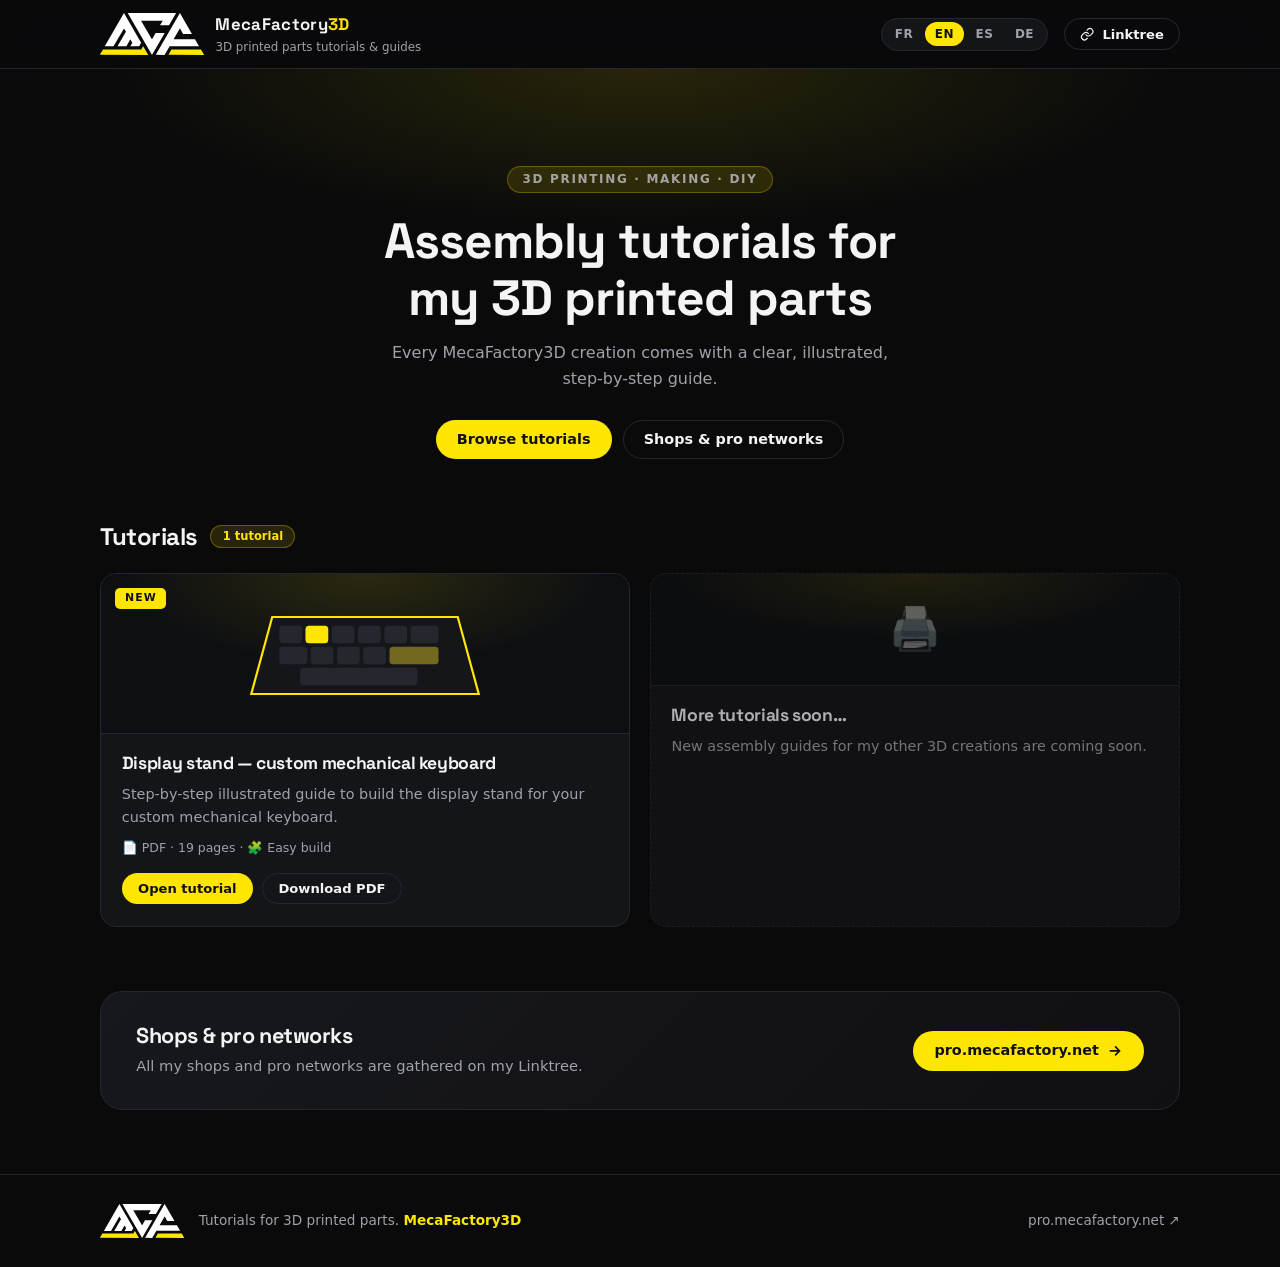
==== index.html @ 11e9e3be "Add files via upload" ====
<!DOCTYPE html>
<html lang="fr">
<head>
  <meta charset="utf-8">
  <meta name="viewport" content="width=device-width, initial-scale=1">
  <title>MecaFactory3D — Tutoriels & notices de pièces 3D</title>
  <meta name="description" content="Tutoriels et notices de montage des pièces 3D MecaFactory3D : supports clavier mécanique custom et bien plus.">
  <meta name="theme-color" content="#0a0a0b">
  <link rel="icon" href="assets/favicon.svg" type="image/svg+xml">
  <link rel="preconnect" href="https://fonts.gstatic.com" crossorigin>
  <link rel="stylesheet" href="https://fonts.googleapis.com/css2?family=Space+Grotesk:wght@500;700&display=swap">
  <link rel="stylesheet" href="assets/style.css">
</head>
<body>

<header class="header">
  <div class="container">
    <a class="brand" href="./">
      <svg class="logo" viewBox="0 0 1000 403.1" role="img" aria-label="MecaFactory3D">
        <path class="logo-bars" d="M657.5,401.2 999,402.2 969.7,350.3 685.9,350.3ZM460.9,399.2 413.9,319 395.3,349.3 29.4,349.3 27.4,350.3 23.5,359.1 2,394.3 0,401.2 460.9,402.2Z"/>
        <path class="logo-glyph" d="M767.1,1 764.2,3.9 535.2,401.2 619.4,402.2 668.3,318 950.1,318 911.9,252.4 706.5,252.4 766.1,147.7 768.1,148.7 797.5,200.6 882.6,200.6ZM266.1,0 498,401.2 500,400.2 618.4,196.7 619.4,191.8 533.3,191.8 503.9,244.6 498,251.5 394.3,74.4 600.8,73.4 600.8,77.3 577.3,115.5 577.3,117.4 662.4,117.4 730.9,1ZM229.9,0 46,319 130.1,319 229.9,147.7 248.5,178.1 248.5,181 168.3,319 253.4,319 290.6,254.4 293.5,256.4 310.2,285.7 291.6,319 375.7,319 394.3,286.7 393.3,282.8Z"/>
      </svg>
      <span>
        <b>MecaFactory<em>3D</em></b>
        <small data-i18n="tagline">Tutoriels &amp; notices de pièces 3D</small>
      </span>
    </a>
    <nav class="langs" aria-label="Langue">
      <button data-lang="fr" type="button" aria-pressed="true">FR</button>
      <button data-lang="en" type="button" aria-pressed="false">EN</button>
      <button data-lang="es" type="button" aria-pressed="false">ES</button>
      <button data-lang="de" type="button" aria-pressed="false">DE</button>
    </nav>
    <a class="btn ghost sm" href="https://pro.mecafactory.net" target="_blank" rel="noopener">
      <svg viewBox="0 0 24 24" fill="none" stroke="currentColor" stroke-width="2" stroke-linecap="round" aria-hidden="true"><path d="M10 13a5 5 0 0 0 7.5.5l3-3a5 5 0 0 0-7-7l-1.7 1.7"/><path d="M14 11a5 5 0 0 0-7.5-.5l-3 3a5 5 0 0 0 7 7l1.7-1.7"/></svg>
      <span data-i18n="linktreeBtn">Linktree</span>
    </a>
  </div>
</header>

<main>
  <section class="hero">
    <div class="container">
      <p class="kicker" data-i18n="kicker">Impression 3D · Fabrication · DIY</p>
      <h1><span data-i18n="heroTitle">Les tutoriels de montage de mes pièces 3D</span></h1>
      <p data-i18n="heroSub">Chaque création MecaFactory3D est livrée avec une notice claire, illustrée et pas à pas.</p>
      <nav>
        <a class="btn primary" href="#tutos" data-i18n="heroCta">Voir les tutoriels</a>
        <a class="btn ghost" href="https://pro.mecafactory.net" target="_blank" rel="noopener" data-i18n="heroCta2">Boutiques &amp; réseaux pro</a>
      </nav>
    </div>
  </section>

  <section class="tutos" id="tutos">
    <div class="container">
      <div class="head">
        <h2 data-i18n="tutosTitle">Les tutoriels</h2>
        <span data-i18n="tutosCount">1 tutoriel</span>
      </div>

      <div class="grid">
        <article class="card">
          <figure>
            <span class="badge" data-i18n="badge">Nouveau</span>
            <svg viewBox="0 0 320 130" aria-hidden="true">
              <path d="M30 112h260l-24-88H54Z" fill="#15161a" stroke="#ffe600" stroke-width="2.5"/>
              <g fill="#26272e">
                <rect x="62" y="34" width="26" height="20" rx="4"/><rect x="92" y="34" width="26" height="20" rx="4"/>
                <rect x="122" y="34" width="26" height="20" rx="4"/><rect x="152" y="34" width="26" height="20" rx="4"/>
                <rect x="182" y="34" width="26" height="20" rx="4"/><rect x="212" y="34" width="32" height="20" rx="4"/>
                <rect x="62" y="58" width="32" height="20" rx="4"/><rect x="98" y="58" width="26" height="20" rx="4"/>
                <rect x="128" y="58" width="26" height="20" rx="4"/><rect x="158" y="58" width="26" height="20" rx="4"/>
                <rect x="188" y="58" width="56" height="20" rx="4"/>
                <rect x="86" y="82" width="134" height="20" rx="4"/>
              </g>
              <rect x="92" y="34" width="26" height="20" rx="4" fill="#ffe600"/>
              <rect x="188" y="58" width="56" height="20" rx="4" fill="#ffe600" opacity=".35"/>
            </svg>
          </figure>
          <div>
            <h3 data-i18n="tuto1Title">Stand support d'exposition — clavier mécanique custom</h3>
            <p data-i18n="tuto1Desc">Notice illustrée pas à pas pour assembler le support d'exposition de votre clavier mécanique custom.</p>
            <small>📄 PDF · <span data-i18n="pages">19 pages</span> · 🧩 <span data-i18n="tuto1Level">Montage facile</span></small>
            <footer>
              <a class="btn primary sm" href="noticeclavier/" data-i18n="tuto1Open">Ouvrir le tutoriel</a>
              <a class="btn ghost sm" href="noticeclavier/Notice_montage_support.pdf" target="_blank" rel="noopener" data-i18n="tuto1Download">Télécharger le PDF</a>
            </footer>
          </div>
        </article>

        <article class="card soon">
          <figure><span style="font-size:2.6rem;opacity:.5">🖨️</span></figure>
          <div>
            <h3 data-i18n="soonTitle">Prochains tutoriels…</h3>
            <p data-i18n="soonDesc">De nouvelles notices de montage arrivent bientôt pour mes autres créations 3D.</p>
          </div>
        </article>
      </div>
    </div>
  </section>

  <section class="container banner">
    <div>
      <h2 data-i18n="bannerTitle">Boutiques &amp; réseaux pro</h2>
      <p data-i18n="bannerDesc">Toutes mes boutiques et mes réseaux pro sont réunis sur mon Linktree.</p>
    </div>
    <a class="btn primary" href="https://pro.mecafactory.net" target="_blank" rel="noopener">
      <span data-i18n="bannerCta">pro.mecafactory.net</span>
      <svg viewBox="0 0 24 24" fill="none" stroke="currentColor" stroke-width="2.5" stroke-linecap="round" aria-hidden="true"><path d="M5 12h14m-6-6 6 6-6 6"/></svg>
    </a>
  </section>
</main>

<footer class="footer">
  <div class="container">
    <svg class="logo" viewBox="0 0 1000 403.1" role="img" aria-label="MecaFactory3D">
      <path class="logo-bars" d="M657.5,401.2 999,402.2 969.7,350.3 685.9,350.3ZM460.9,399.2 413.9,319 395.3,349.3 29.4,349.3 27.4,350.3 23.5,359.1 2,394.3 0,401.2 460.9,402.2Z"/>
      <path class="logo-glyph" d="M767.1,1 764.2,3.9 535.2,401.2 619.4,402.2 668.3,318 950.1,318 911.9,252.4 706.5,252.4 766.1,147.7 768.1,148.7 797.5,200.6 882.6,200.6ZM266.1,0 498,401.2 500,400.2 618.4,196.7 619.4,191.8 533.3,191.8 503.9,244.6 498,251.5 394.3,74.4 600.8,73.4 600.8,77.3 577.3,115.5 577.3,117.4 662.4,117.4 730.9,1ZM229.9,0 46,319 130.1,319 229.9,147.7 248.5,178.1 248.5,181 168.3,319 253.4,319 290.6,254.4 293.5,256.4 310.2,285.7 291.6,319 375.7,319 394.3,286.7 393.3,282.8Z"/>
    </svg>
    <p><span data-i18n="footerLine">Tutoriels de pièces imprimées en 3D.</span> <b>MecaFactory3D</b></p>
    <a href="https://pro.mecafactory.net" target="_blank" rel="noopener">pro.mecafactory.net ↗</a>
  </div>
</footer>

<script src="assets/i18n.js"></script>
</body>
</html>
---- assets/style.css ----
/* MecaFactory3D — feuille de style (CSS natif : nesting + color-mix) */

:root {
  color-scheme: dark;
  --bg: #0a0a0b;
  --surface: #141519;
  --line: #26272e;
  --text: #f4f4f5;
  --muted: #a1a1aa;
  --accent: #ffe600;
  --accent-soft: color-mix(in oklab, var(--accent) 12%, transparent);
  --accent-line: color-mix(in oklab, var(--accent) 28%, transparent);
  --r: 16px;
  --font: "Space Grotesk", system-ui, sans-serif;
}

* { box-sizing: border-box; margin: 0; }
body {
  background: var(--bg);
  color: var(--text);
  font: 400 1rem/1.6 system-ui, sans-serif;
  -webkit-font-smoothing: antialiased;
}
/* Logo vectoriel inline (cf. assets/logo.svg) : jaune de marque + monogramme clair */
.logo {
  display: block; width: auto; flex: none;
  .logo-bars { fill: var(--accent); }
  .logo-glyph { fill: #fff; }
}
a { color: inherit; text-decoration: none; }
h1, h2, h3 { font-family: var(--font); line-height: 1.15; letter-spacing: -0.02em; text-wrap: balance; }
:focus-visible { outline: 2px solid var(--accent); outline-offset: 3px; border-radius: 4px; }

@media (prefers-reduced-motion: no-preference) {
  html { scroll-behavior: smooth; }
  @view-transition { navigation: auto; }
}

/* ---------- Base ---------- */
.container { width: min(1080px, 100% - 2.5rem); margin-inline: auto; }

.header {
  position: sticky; top: 0; z-index: 10;
  padding: 0.7rem 0;
  background: color-mix(in oklab, var(--bg) 82%, transparent);
  backdrop-filter: blur(12px);
  border-bottom: 1px solid var(--line);
  > .container { display: flex; align-items: center; gap: 1rem; flex-wrap: wrap; }
}

.brand {
  display: flex; align-items: center; gap: 0.7rem; margin-right: auto;
  .logo { height: 42px; }
  span { display: block; }
  small { display: block; color: var(--muted); font-size: 0.74rem; }
  b { font-family: var(--font); font-size: 1.05rem; letter-spacing: 0.02em; }
  em { color: var(--accent); font-style: normal; }
}

.langs {
  display: flex; gap: 0.15rem; padding: 0.2rem;
  background: var(--surface); border: 1px solid var(--line); border-radius: 999px;
  button {
    border: 0; background: none; cursor: pointer; color: var(--muted);
    font: 700 0.75rem/1 system-ui, sans-serif; letter-spacing: 0.04em;
    padding: 0.4rem 0.6rem; border-radius: 999px;
    &:hover { color: var(--text); }
    &[aria-pressed="true"] { background: var(--accent); color: #111; }
  }
}

/* ---------- Boutons ---------- */
.btn {
  display: inline-flex; align-items: center; gap: 0.5rem;
  font: 600 0.9rem/1 system-ui, sans-serif; white-space: nowrap;
  padding: 0.7rem 1.25rem; border: 1px solid transparent; border-radius: 999px;
  cursor: pointer;
  transition: 0.18s;
  svg { width: 1.1em; height: 1.1em; }
  &:hover { transform: translateY(-2px); }
  &.primary {
    background: var(--accent); color: #111;
    &:hover { background: color-mix(in oklab, var(--accent) 85%, #000); box-shadow: 0 6px 24px var(--accent-soft); }
  }
  &.ghost { border-color: var(--line); &:hover { border-color: var(--accent); color: var(--accent); } }
  &.sm { padding: 0.5rem 0.95rem; font-size: 0.82rem; }
}

/* ---------- Hero ---------- */
.hero {
  position: relative; overflow: hidden;
  padding: clamp(3.5rem, 9vw, 6rem) 0 clamp(2.5rem, 6vw, 4rem);
  text-align: center;
  &::before {
    content: ""; position: absolute; inset: 0; pointer-events: none;
    background: radial-gradient(ellipse 60% 50% at 50% 0%, var(--accent-soft), transparent 70%);
  }
  h1 { font-size: clamp(1.8rem, 5.5vw, 3.1rem); max-width: 22ch; margin: 1.2rem auto 0.9rem; }
  p { color: var(--muted); max-width: 52ch; margin-inline: auto; }
  nav { display: flex; gap: 0.7rem; justify-content: center; flex-wrap: wrap; margin-top: 1.8rem; }
}

.kicker {
  display: inline-block; font: 600 0.75rem/1 system-ui, sans-serif;
  letter-spacing: 0.14em; text-transform: uppercase; color: var(--accent);
  padding: 0.4rem 0.9rem; border: 1px solid var(--accent-line);
  background: var(--accent-soft); border-radius: 999px;
}

/* ---------- Tutoriels ---------- */
.tutos { padding-bottom: 4rem; }
.head { display: flex; align-items: center; gap: 0.8rem; margin-bottom: 1.4rem;
  h2 { font-size: 1.5rem; }
  span { font: 700 0.72rem/1 system-ui, sans-serif; color: var(--accent);
    background: var(--accent-soft); border: 1px solid var(--accent-line);
    padding: 0.3rem 0.7rem; border-radius: 999px; }
}

.grid { display: grid; gap: 1.2rem; grid-template-columns: repeat(auto-fit, minmax(min(100%, 300px), 1fr)); }

.card {
  display: flex; flex-direction: column; overflow: hidden;
  background: var(--surface); border: 1px solid var(--line); border-radius: var(--r);
  transition: 0.2s;
  &:hover { transform: translateY(-4px); border-color: var(--accent-line); box-shadow: 0 16px 40px #0006; }
  figure {
    position: relative; display: grid; place-items: center; padding: 1.4rem;
    background: radial-gradient(ellipse 70% 90% at 50% 0%, var(--accent-soft), transparent 65%), #0e0f12;
    border-bottom: 1px solid var(--line);
    svg { width: min(280px, 100%); }
  }
  > div { display: flex; flex-direction: column; gap: 0.6rem; flex: 1; padding: 1.2rem 1.3rem 1.4rem; }
  h3 { font-size: 1.1rem; }
  p { color: var(--muted); font-size: 0.9rem; }
  small { color: var(--muted); font-size: 0.78rem; }
  footer { display: flex; gap: 0.6rem; flex-wrap: wrap; margin-top: auto; padding-top: 0.3rem; }
  &.soon { border-style: dashed; opacity: 0.7; }
  &.soon:hover { transform: none; box-shadow: none; border-color: var(--line); }
}

.badge {
  position: absolute; inset: 0.9rem auto auto 0.9rem;
  font: 800 0.68rem/1 system-ui, sans-serif; text-transform: uppercase; letter-spacing: 0.1em;
  background: var(--accent); color: #111; padding: 0.3rem 0.6rem; border-radius: 5px;
}

/* ---------- Bannière Linktree ---------- */
.banner {
  display: flex; align-items: center; justify-content: space-between;
  gap: 1.5rem; flex-wrap: wrap;
  margin-bottom: 4rem; padding: 2rem 2.2rem;
  background: linear-gradient(135deg, #17181d, #101013);
  border: 1px solid var(--line); border-radius: 22px;
  h2 { font-size: 1.35rem; margin-bottom: 0.3rem; }
  p { color: var(--muted); max-width: 50ch; font-size: 0.92rem; }
}

/* ---------- Notice ---------- */
.notice { padding: 1.6rem 0 3rem; }
.back {
  display: inline-flex; align-items: center; gap: 0.4rem;
  color: var(--muted); font: 600 0.85rem/1 system-ui, sans-serif; margin-bottom: 1.2rem;
  &:hover { color: var(--accent); }
}
.notice h1 { font-size: clamp(1.5rem, 4vw, 2.2rem); margin: 0.9rem 0 0.4rem; }
.notice > .container > p { color: var(--muted); max-width: 60ch; }
.tools { display: flex; gap: 0.6rem; flex-wrap: wrap; margin: 1.4rem 0 1.2rem; }

.viewer { border: 1px solid var(--line); border-radius: var(--r); overflow: hidden; background: var(--surface); }
.viewer-bar {
  display: flex; align-items: center; justify-content: space-between; gap: 1rem; flex-wrap: wrap;
  padding: 0.6rem 0.9rem; background: #111114; border-bottom: 1px solid var(--line);
  font-size: 0.8rem;
  strong { display: inline-flex; align-items: center; gap: 0.4rem; color: var(--accent); font-weight: 600; }
  a { color: var(--muted); &:hover { color: var(--accent); } }
}
.viewer-box { position: relative; height: min(78vh, 900px); background: #202126;
  > object, > iframe { display: block; width: 100%; height: 100%; border: 0; }
}
.viewer-fallback {
  position: absolute; inset: 0; display: flex; flex-direction: column;
  align-items: center; justify-content: center; gap: 0.8rem; text-align: center;
  padding: 2rem; background: #202126; color: var(--muted);
}
.viewer-foot { padding: 0.6rem 0.9rem; font-size: 0.78rem; color: var(--muted); background: #111114; border-top: 1px solid var(--line); }
.viewer:fullscreen { display: flex; flex-direction: column; border-radius: 0;
  .viewer-box { flex: 1; height: auto; } }

/* ---------- Pied de page ---------- */
.footer {
  border-top: 1px solid var(--line); padding: 1.8rem 0;
  > .container { display: flex; align-items: center; gap: 0.9rem; flex-wrap: wrap; }
  .logo { height: 34px; }
  p { flex: 1; min-width: 15rem; color: var(--muted); font-size: 0.85rem; }
  a { color: var(--muted); font-size: 0.85rem; &:hover { color: var(--accent); } }
  b { color: var(--accent); }
}

/* ---------- Mobile ---------- */
@media (width < 700px) {
  .header { padding: 0.45rem 0;
    > .container { gap: 0.45rem; } }
  .brand { gap: 0.4rem;
    .logo { height: 24px; }
    small { display: none; } /* le sous-titre saute : entête sur une seule ligne */
    b { font-size: 0.88rem; } }
  .langs { padding: 0.12rem;
    button { padding: 0.3rem 0.42rem; font-size: 0.68rem; letter-spacing: 0; } }
  /* le bouton Linktree du header saute : il reste en CTA dans le hero, la bannière et le pied de page */
  .header .btn.sm { display: none; }
  .banner { flex-direction: column; text-align: center; padding: 1.6rem; margin-bottom: 3rem; }
  .banner p { margin-inline: auto; }
  .viewer-box { height: 70vh; }
  .viewer-bar { justify-content: center; text-align: center; }
}
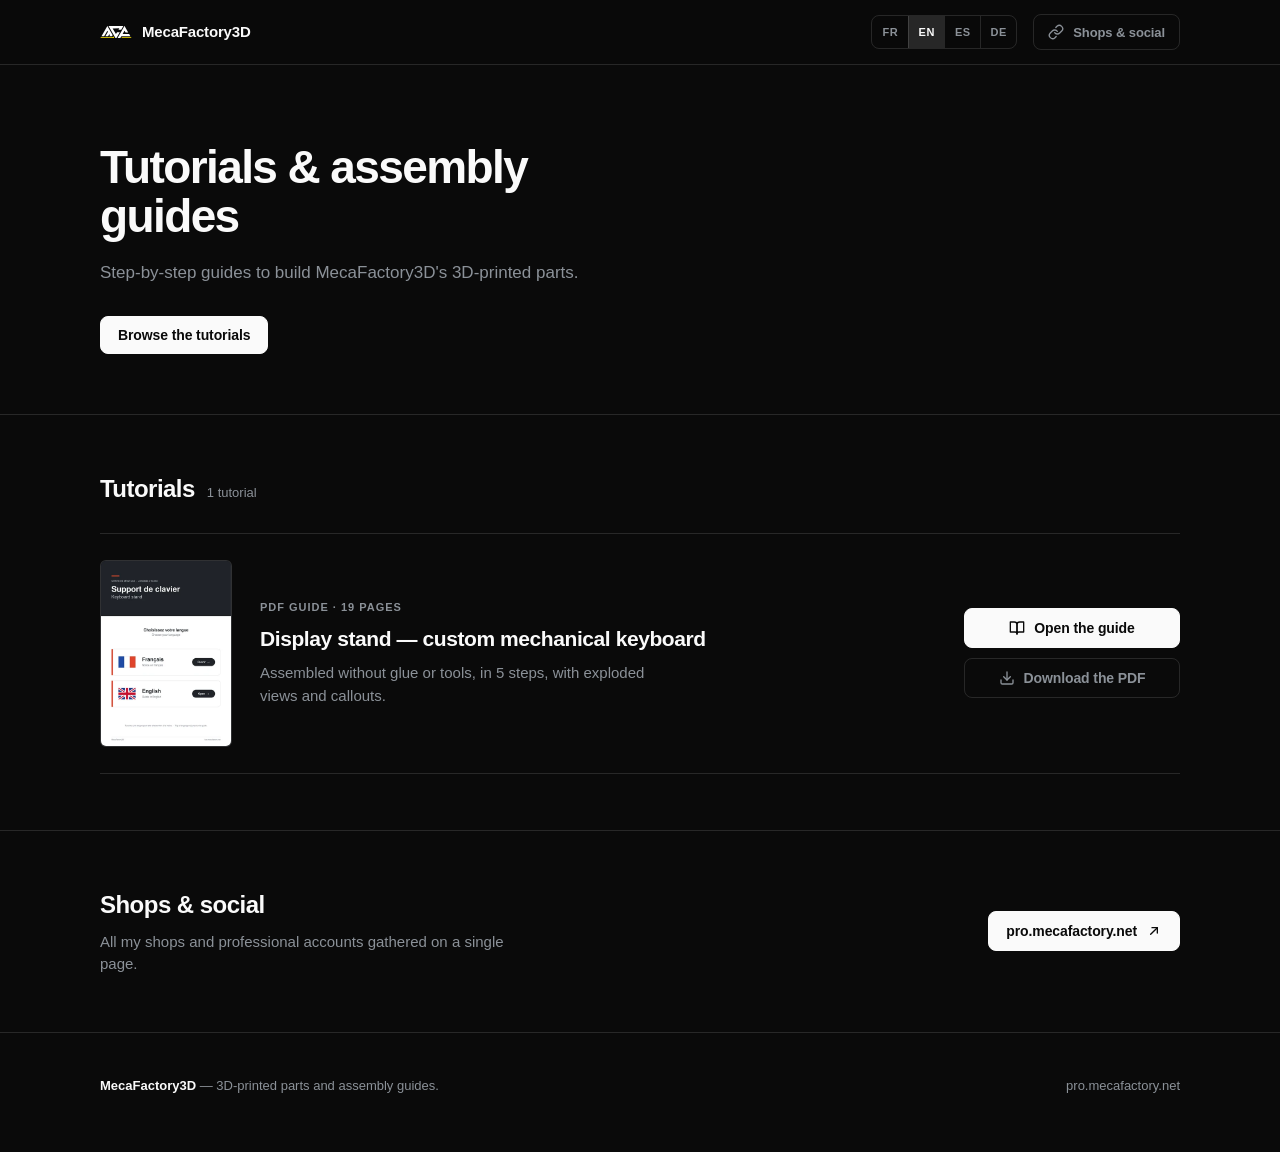
==== commit a67a7090: "Add files via upload" ====
--- a/index.html
+++ b/index.html
@@ -1,124 +1,110 @@
 <!DOCTYPE html>
 <html lang="fr">
 <head>
-  <meta charset="utf-8">
-  <meta name="viewport" content="width=device-width, initial-scale=1">
-  <title>MecaFactory3D — Tutoriels & notices de pièces 3D</title>
-  <meta name="description" content="Tutoriels et notices de montage des pièces 3D MecaFactory3D : supports clavier mécanique custom et bien plus.">
-  <meta name="theme-color" content="#0a0a0b">
-  <link rel="icon" href="assets/favicon.svg" type="image/svg+xml">
-  <link rel="preconnect" href="https://fonts.gstatic.com" crossorigin>
-  <link rel="stylesheet" href="https://fonts.googleapis.com/css2?family=Space+Grotesk:wght@500;700&display=swap">
-  <link rel="stylesheet" href="assets/style.css">
+<meta charset="utf-8">
+<meta name="viewport" content="width=device-width, initial-scale=1">
+<title>MecaFactory3D — Tutoriels &amp; notices de montage</title>
+<meta name="description" content="Tutoriels et notices de montage des pièces imprimées en 3D MecaFactory3D.">
+<meta name="theme-color" content="#0a0a0a">
+<link rel="icon" href="assets/favicon.svg" type="image/svg+xml">
+<link rel="stylesheet" href="assets/style.css">
 </head>
-<body>
+<body data-page="home">
 
-<header class="header">
-  <div class="container">
+<header class="site-header">
+  <div class="wrap">
     <a class="brand" href="./">
-      <svg class="logo" viewBox="0 0 1000 403.1" role="img" aria-label="MecaFactory3D">
-        <path class="logo-bars" d="M657.5,401.2 999,402.2 969.7,350.3 685.9,350.3ZM460.9,399.2 413.9,319 395.3,349.3 29.4,349.3 27.4,350.3 23.5,359.1 2,394.3 0,401.2 460.9,402.2Z"/>
-        <path class="logo-glyph" d="M767.1,1 764.2,3.9 535.2,401.2 619.4,402.2 668.3,318 950.1,318 911.9,252.4 706.5,252.4 766.1,147.7 768.1,148.7 797.5,200.6 882.6,200.6ZM266.1,0 498,401.2 500,400.2 618.4,196.7 619.4,191.8 533.3,191.8 503.9,244.6 498,251.5 394.3,74.4 600.8,73.4 600.8,77.3 577.3,115.5 577.3,117.4 662.4,117.4 730.9,1ZM229.9,0 46,319 130.1,319 229.9,147.7 248.5,178.1 248.5,181 168.3,319 253.4,319 290.6,254.4 293.5,256.4 310.2,285.7 291.6,319 375.7,319 394.3,286.7 393.3,282.8Z"/>
+      <svg viewBox="0 0 1000 403.1" role="img" aria-label="MecaFactory3D">
+        <path class="mark-bars" d="M657.5,401.2 999,402.2 969.7,350.3 685.9,350.3ZM460.9,399.2 413.9,319 395.3,349.3 29.4,349.3 27.4,350.3 23.5,359.1 2,394.3 0,401.2 460.9,402.2Z"/>
+        <path class="mark-glyph" d="M767.1,1 764.2,3.9 535.2,401.2 619.4,402.2 668.3,318 950.1,318 911.9,252.4 706.5,252.4 766.1,147.7 768.1,148.7 797.5,200.6 882.6,200.6ZM266.1,0 498,401.2 500,400.2 618.4,196.7 619.4,191.8 533.3,191.8 503.9,244.6 498,251.5 394.3,74.4 600.8,73.4 600.8,77.3 577.3,115.5 577.3,117.4 662.4,117.4 730.9,1ZM229.9,0 46,319 130.1,319 229.9,147.7 248.5,178.1 248.5,181 168.3,319 253.4,319 290.6,254.4 293.5,256.4 310.2,285.7 291.6,319 375.7,319 394.3,286.7 393.3,282.8Z"/>
       </svg>
-      <span>
-        <b>MecaFactory<em>3D</em></b>
-        <small data-i18n="tagline">Tutoriels &amp; notices de pièces 3D</small>
-      </span>
+      <span>MecaFactory3D</span>
     </a>
+
     <nav class="langs" aria-label="Langue">
-      <button data-lang="fr" type="button" aria-pressed="true">FR</button>
-      <button data-lang="en" type="button" aria-pressed="false">EN</button>
-      <button data-lang="es" type="button" aria-pressed="false">ES</button>
-      <button data-lang="de" type="button" aria-pressed="false">DE</button>
+      <button type="button" data-lang="fr" aria-pressed="true">FR</button>
+      <button type="button" data-lang="en" aria-pressed="false">EN</button>
+      <button type="button" data-lang="es" aria-pressed="false">ES</button>
+      <button type="button" data-lang="de" aria-pressed="false">DE</button>
     </nav>
-    <a class="btn ghost sm" href="https://pro.mecafactory.net" target="_blank" rel="noopener">
-      <svg viewBox="0 0 24 24" fill="none" stroke="currentColor" stroke-width="2" stroke-linecap="round" aria-hidden="true"><path d="M10 13a5 5 0 0 0 7.5.5l3-3a5 5 0 0 0-7-7l-1.7 1.7"/><path d="M14 11a5 5 0 0 0-7.5-.5l-3 3a5 5 0 0 0 7 7l1.7-1.7"/></svg>
-      <span data-i18n="linktreeBtn">Linktree</span>
+
+    <a class="btn quiet sm pro-link" href="https://pro.mecafactory.net" target="_blank" rel="noopener">
+      <svg viewBox="0 0 24 24" fill="none" stroke="currentColor" stroke-width="2" stroke-linecap="round" stroke-linejoin="round" aria-hidden="true">
+        <path d="M10 13a5 5 0 0 0 7.54.54l3-3a5 5 0 0 0-7.07-7.07l-1.72 1.71"/>
+        <path d="M14 11a5 5 0 0 0-7.54-.54l-3 3a5 5 0 0 0 7.07 7.07l1.71-1.71"/>
+      </svg>
+      <span data-i18n="navPro">Boutiques &amp; réseaux</span>
     </a>
   </div>
 </header>
 
 <main>
   <section class="hero">
-    <div class="container">
-      <p class="kicker" data-i18n="kicker">Impression 3D · Fabrication · DIY</p>
-      <h1><span data-i18n="heroTitle">Les tutoriels de montage de mes pièces 3D</span></h1>
-      <p data-i18n="heroSub">Chaque création MecaFactory3D est livrée avec une notice claire, illustrée et pas à pas.</p>
-      <nav>
-        <a class="btn primary" href="#tutos" data-i18n="heroCta">Voir les tutoriels</a>
-        <a class="btn ghost" href="https://pro.mecafactory.net" target="_blank" rel="noopener" data-i18n="heroCta2">Boutiques &amp; réseaux pro</a>
-      </nav>
-    </div>
-  </section>
-
-  <section class="tutos" id="tutos">
-    <div class="container">
-      <div class="head">
-        <h2 data-i18n="tutosTitle">Les tutoriels</h2>
-        <span data-i18n="tutosCount">1 tutoriel</span>
-      </div>
-
-      <div class="grid">
-        <article class="card">
-          <figure>
-            <span class="badge" data-i18n="badge">Nouveau</span>
-            <svg viewBox="0 0 320 130" aria-hidden="true">
-              <path d="M30 112h260l-24-88H54Z" fill="#15161a" stroke="#ffe600" stroke-width="2.5"/>
-              <g fill="#26272e">
-                <rect x="62" y="34" width="26" height="20" rx="4"/><rect x="92" y="34" width="26" height="20" rx="4"/>
-                <rect x="122" y="34" width="26" height="20" rx="4"/><rect x="152" y="34" width="26" height="20" rx="4"/>
-                <rect x="182" y="34" width="26" height="20" rx="4"/><rect x="212" y="34" width="32" height="20" rx="4"/>
-                <rect x="62" y="58" width="32" height="20" rx="4"/><rect x="98" y="58" width="26" height="20" rx="4"/>
-                <rect x="128" y="58" width="26" height="20" rx="4"/><rect x="158" y="58" width="26" height="20" rx="4"/>
-                <rect x="188" y="58" width="56" height="20" rx="4"/>
-                <rect x="86" y="82" width="134" height="20" rx="4"/>
-              </g>
-              <rect x="92" y="34" width="26" height="20" rx="4" fill="#ffe600"/>
-              <rect x="188" y="58" width="56" height="20" rx="4" fill="#ffe600" opacity=".35"/>
-            </svg>
-          </figure>
-          <div>
-            <h3 data-i18n="tuto1Title">Stand support d'exposition — clavier mécanique custom</h3>
-            <p data-i18n="tuto1Desc">Notice illustrée pas à pas pour assembler le support d'exposition de votre clavier mécanique custom.</p>
-            <small>📄 PDF · <span data-i18n="pages">19 pages</span> · 🧩 <span data-i18n="tuto1Level">Montage facile</span></small>
-            <footer>
-              <a class="btn primary sm" href="noticeclavier/" data-i18n="tuto1Open">Ouvrir le tutoriel</a>
-              <a class="btn ghost sm" href="noticeclavier/Notice_montage_support.pdf" target="_blank" rel="noopener" data-i18n="tuto1Download">Télécharger le PDF</a>
-            </footer>
-          </div>
-        </article>
-
-        <article class="card soon">
-          <figure><span style="font-size:2.6rem;opacity:.5">🖨️</span></figure>
-          <div>
-            <h3 data-i18n="soonTitle">Prochains tutoriels…</h3>
-            <p data-i18n="soonDesc">De nouvelles notices de montage arrivent bientôt pour mes autres créations 3D.</p>
-          </div>
-        </article>
+    <div class="wrap">
+      <h1 data-i18n="heroTitle">Tutoriels &amp; notices de montage</h1>
+      <p class="lead" data-i18n="heroSub">Notices pas à pas pour monter les pièces imprimées en 3D MecaFactory3D.</p>
+      <div class="hero-actions">
+        <a class="btn solid" href="#tutoriels" data-i18n="heroCta">Voir les tutoriels</a>
       </div>
     </div>
   </section>
 
-  <section class="container banner">
-    <div>
-      <h2 data-i18n="bannerTitle">Boutiques &amp; réseaux pro</h2>
-      <p data-i18n="bannerDesc">Toutes mes boutiques et mes réseaux pro sont réunis sur mon Linktree.</p>
+  <section class="section" id="tutoriels">
+    <div class="wrap">
+      <div class="section-head">
+        <h2 data-i18n="tutosTitle">Tutoriels</h2>
+        <span data-i18n="tutosCount">1 tutoriel</span>
+      </div>
+
+      <article class="doc">
+        <img class="doc-cover" src="assets/notice-cover.webp" width="132" height="187" alt="Couverture de la notice Support de clavier">
+        <div>
+          <p class="eyebrow" data-i18n="docLabel">Notice PDF · 19 pages</p>
+          <h3 data-i18n="tuto1Title">Stand support d'exposition — clavier mécanique custom</h3>
+          <p class="doc-text" data-i18n="tuto1Desc">Assemblage sans colle ni outil, en 5 étapes, avec vues éclatées et repères.</p>
+        </div>
+        <div class="doc-actions">
+          <a class="btn solid" href="noticeclavier/">
+            <svg viewBox="0 0 24 24" fill="none" stroke="currentColor" stroke-width="2" stroke-linecap="round" stroke-linejoin="round" aria-hidden="true">
+              <path d="M2 3h6a4 4 0 0 1 4 4v14a3 3 0 0 0-3-3H2z"/>
+              <path d="M22 3h-6a4 4 0 0 0-4 4v14a3 3 0 0 1 3-3h7z"/>
+            </svg>
+            <span data-i18n="tuto1Open">Consulter la notice</span>
+          </a>
+          <a class="btn quiet" href="noticeclavier/Notice_montage_support.pdf" target="_blank" rel="noopener">
+            <svg viewBox="0 0 24 24" fill="none" stroke="currentColor" stroke-width="2" stroke-linecap="round" stroke-linejoin="round" aria-hidden="true">
+              <path d="M21 15v4a2 2 0 0 1-2 2H5a2 2 0 0 1-2-2v-4"/>
+              <path d="m7 10 5 5 5-5"/>
+              <path d="M12 15V3"/>
+            </svg>
+            <span data-i18n="tuto1Download">Télécharger le PDF</span>
+          </a>
+        </div>
+      </article>
     </div>
-    <a class="btn primary" href="https://pro.mecafactory.net" target="_blank" rel="noopener">
-      <span data-i18n="bannerCta">pro.mecafactory.net</span>
-      <svg viewBox="0 0 24 24" fill="none" stroke="currentColor" stroke-width="2.5" stroke-linecap="round" aria-hidden="true"><path d="M5 12h14m-6-6 6 6-6 6"/></svg>
-    </a>
+  </section>
+
+  <section class="cta">
+    <div class="wrap cta-inner">
+      <div>
+        <h2 data-i18n="ctaTitle">Boutiques &amp; réseaux</h2>
+        <p data-i18n="ctaText">Toutes mes boutiques et mes réseaux pro réunis sur une seule page.</p>
+      </div>
+      <a class="btn solid" href="https://pro.mecafactory.net" target="_blank" rel="noopener">
+        <span data-i18n="ctaBtn">pro.mecafactory.net</span>
+        <svg viewBox="0 0 24 24" fill="none" stroke="currentColor" stroke-width="2" stroke-linecap="round" stroke-linejoin="round" aria-hidden="true">
+          <path d="M7 17 17 7"/>
+          <path d="M9 7h8v8"/>
+        </svg>
+      </a>
+    </div>
   </section>
 </main>
 
-<footer class="footer">
-  <div class="container">
-    <svg class="logo" viewBox="0 0 1000 403.1" role="img" aria-label="MecaFactory3D">
-      <path class="logo-bars" d="M657.5,401.2 999,402.2 969.7,350.3 685.9,350.3ZM460.9,399.2 413.9,319 395.3,349.3 29.4,349.3 27.4,350.3 23.5,359.1 2,394.3 0,401.2 460.9,402.2Z"/>
-      <path class="logo-glyph" d="M767.1,1 764.2,3.9 535.2,401.2 619.4,402.2 668.3,318 950.1,318 911.9,252.4 706.5,252.4 766.1,147.7 768.1,148.7 797.5,200.6 882.6,200.6ZM266.1,0 498,401.2 500,400.2 618.4,196.7 619.4,191.8 533.3,191.8 503.9,244.6 498,251.5 394.3,74.4 600.8,73.4 600.8,77.3 577.3,115.5 577.3,117.4 662.4,117.4 730.9,1ZM229.9,0 46,319 130.1,319 229.9,147.7 248.5,178.1 248.5,181 168.3,319 253.4,319 290.6,254.4 293.5,256.4 310.2,285.7 291.6,319 375.7,319 394.3,286.7 393.3,282.8Z"/>
-    </svg>
-    <p><span data-i18n="footerLine">Tutoriels de pièces imprimées en 3D.</span> <b>MecaFactory3D</b></p>
-    <a href="https://pro.mecafactory.net" target="_blank" rel="noopener">pro.mecafactory.net ↗</a>
+<footer class="site-footer">
+  <div class="wrap">
+    <p><span class="brand-name">MecaFactory3D</span> — <span data-i18n="footerLine">pièces imprimées en 3D et notices de montage.</span></p>
+    <p><a href="https://pro.mecafactory.net" target="_blank" rel="noopener">pro.mecafactory.net</a></p>
   </div>
 </footer>
 
--- a/assets/style.css
+++ b/assets/style.css
@@ -1,215 +1,359 @@
-/* MecaFactory3D — feuille de style (CSS natif : nesting + color-mix) */
+/* MecaFactory3D — tuto.mecafactory.net
+   Esthétique sobre reprise de pro.mecafactory.net : fond #0a0a0a, texte #fafafa,
+   gris #8b9198, liserés blancs translucides, Helvetica, presque aucun arrondi.
+   Le jaune #ffe600 reste réservé au logo et au focus clavier. */
 
 :root {
-  color-scheme: dark;
-  --bg: #0a0a0b;
-  --surface: #141519;
-  --line: #26272e;
-  --text: #f4f4f5;
-  --muted: #a1a1aa;
-  --accent: #ffe600;
-  --accent-soft: color-mix(in oklab, var(--accent) 12%, transparent);
-  --accent-line: color-mix(in oklab, var(--accent) 28%, transparent);
-  --r: 16px;
-  --font: "Space Grotesk", system-ui, sans-serif;
-}
-
-* { box-sizing: border-box; margin: 0; }
+  --bg: #0a0a0a;
+  --text: #fafafa;
+  --muted: #8b9198;
+  --line: rgba(255, 255, 255, 0.12);
+  --line-strong: rgba(255, 255, 255, 0.26);
+  --panel: #101114;
+  --yellow: #ffe600;
+  --sans: "Helvetica Neue", Helvetica, Inter, ui-sans-serif, system-ui, -apple-system, Arial, sans-serif;
+}
+
+* { box-sizing: border-box; }
+
 body {
+  margin: 0;
   background: var(--bg);
   color: var(--text);
-  font: 400 1rem/1.6 system-ui, sans-serif;
+  font: 400 16px/1.5 var(--sans);
   -webkit-font-smoothing: antialiased;
 }
-/* Logo vectoriel inline (cf. assets/logo.svg) : jaune de marque + monogramme clair */
-.logo {
-  display: block; width: auto; flex: none;
-  .logo-bars { fill: var(--accent); }
-  .logo-glyph { fill: #fff; }
-}
+
 a { color: inherit; text-decoration: none; }
-h1, h2, h3 { font-family: var(--font); line-height: 1.15; letter-spacing: -0.02em; text-wrap: balance; }
-:focus-visible { outline: 2px solid var(--accent); outline-offset: 3px; border-radius: 4px; }
-
-@media (prefers-reduced-motion: no-preference) {
-  html { scroll-behavior: smooth; }
-  @view-transition { navigation: auto; }
-}
-
-/* ---------- Base ---------- */
-.container { width: min(1080px, 100% - 2.5rem); margin-inline: auto; }
-
-.header {
-  position: sticky; top: 0; z-index: 10;
-  padding: 0.7rem 0;
-  background: color-mix(in oklab, var(--bg) 82%, transparent);
-  backdrop-filter: blur(12px);
+svg { display: block; }
+img { display: block; max-width: 100%; }
+:focus-visible { outline: 2px solid var(--yellow); outline-offset: 2px; }
+
+.wrap { width: min(1080px, 100% - 48px); margin: 0 auto; }
+
+.mark-bars { fill: var(--yellow); }
+.mark-glyph { fill: #fff; }
+
+/* ---------- En-tête ---------- */
+
+.site-header {
+  position: sticky;
+  top: 0;
+  z-index: 10;
+  background: rgba(10, 10, 10, 0.82);
+  backdrop-filter: blur(10px);
   border-bottom: 1px solid var(--line);
-  > .container { display: flex; align-items: center; gap: 1rem; flex-wrap: wrap; }
+}
+
+.site-header .wrap {
+  display: flex;
+  align-items: center;
+  gap: 16px;
+  min-height: 64px;
 }
 
 .brand {
-  display: flex; align-items: center; gap: 0.7rem; margin-right: auto;
-  .logo { height: 42px; }
-  span { display: block; }
-  small { display: block; color: var(--muted); font-size: 0.74rem; }
-  b { font-family: var(--font); font-size: 1.05rem; letter-spacing: 0.02em; }
-  em { color: var(--accent); font-style: normal; }
-}
+  display: flex;
+  align-items: center;
+  gap: 10px;
+  margin-right: auto;
+  font-size: 15px;
+  font-weight: 700;
+  letter-spacing: -0.012em;
+}
+
+.brand svg { width: 32px; }
 
 .langs {
-  display: flex; gap: 0.15rem; padding: 0.2rem;
-  background: var(--surface); border: 1px solid var(--line); border-radius: 999px;
-  button {
-    border: 0; background: none; cursor: pointer; color: var(--muted);
-    font: 700 0.75rem/1 system-ui, sans-serif; letter-spacing: 0.04em;
-    padding: 0.4rem 0.6rem; border-radius: 999px;
-    &:hover { color: var(--text); }
-    &[aria-pressed="true"] { background: var(--accent); color: #111; }
-  }
-}
+  display: flex;
+  border: 1px solid var(--line);
+  border-radius: 8px;
+  overflow: hidden;
+}
+
+.langs button {
+  width: 36px;
+  height: 32px;
+  padding: 0;
+  border: 0;
+  background: none;
+  color: var(--muted);
+  font: 600 11px/1 var(--sans);
+  letter-spacing: 0.05em;
+  cursor: pointer;
+}
+
+.langs button + button { border-left: 1px solid var(--line); }
+.langs button:hover { color: var(--text); background: rgba(255, 255, 255, 0.05); }
+.langs button[aria-pressed="true"] { color: var(--text); background: rgba(255, 255, 255, 0.12); }
 
 /* ---------- Boutons ---------- */
+
 .btn {
-  display: inline-flex; align-items: center; gap: 0.5rem;
-  font: 600 0.9rem/1 system-ui, sans-serif; white-space: nowrap;
-  padding: 0.7rem 1.25rem; border: 1px solid transparent; border-radius: 999px;
+  display: inline-flex;
+  align-items: center;
+  justify-content: center;
+  gap: 9px;
+  padding: 11px 17px;
+  border: 1px solid var(--line-strong);
+  border-radius: 8px;
+  color: var(--text);
+  font: 600 14px/1 var(--sans);
+  letter-spacing: -0.008em;
+  white-space: nowrap;
   cursor: pointer;
-  transition: 0.18s;
-  svg { width: 1.1em; height: 1.1em; }
-  &:hover { transform: translateY(-2px); }
-  &.primary {
-    background: var(--accent); color: #111;
-    &:hover { background: color-mix(in oklab, var(--accent) 85%, #000); box-shadow: 0 6px 24px var(--accent-soft); }
-  }
-  &.ghost { border-color: var(--line); &:hover { border-color: var(--accent); color: var(--accent); } }
-  &.sm { padding: 0.5rem 0.95rem; font-size: 0.82rem; }
-}
-
-/* ---------- Hero ---------- */
-.hero {
-  position: relative; overflow: hidden;
-  padding: clamp(3.5rem, 9vw, 6rem) 0 clamp(2.5rem, 6vw, 4rem);
+}
+
+.btn svg { width: 16px; height: 16px; }
+.btn:hover { border-color: rgba(255, 255, 255, 0.6); }
+
+.btn.solid { background: var(--text); border-color: var(--text); color: #0a0a0a; }
+.btn.solid:hover { background: #fff; border-color: #fff; }
+
+.btn.quiet { border-color: var(--line); color: var(--muted); }
+.btn.quiet:hover { border-color: var(--line-strong); color: var(--text); }
+
+.btn.sm { padding: 9px 14px; font-size: 13px; }
+
+/* ---------- Introduction ---------- */
+
+.hero { padding: 78px 0 60px; border-bottom: 1px solid var(--line); }
+
+.hero h1 {
+  margin: 0 0 18px;
+  max-width: 22ch;
+  font-size: 46px;
+  font-weight: 700;
+  line-height: 1.06;
+  letter-spacing: -0.035em;
+}
+
+.hero .lead {
+  max-width: 56ch;
+  margin: 0 0 30px;
+  color: var(--muted);
+  font-size: 17px;
+  line-height: 1.6;
+}
+
+.hero-actions { display: flex; flex-wrap: wrap; gap: 10px; }
+
+/* ---------- Sections ---------- */
+
+.section { padding: 56px 0; }
+
+.section-head {
+  display: flex;
+  align-items: baseline;
+  gap: 12px;
+  margin-bottom: 26px;
+}
+
+.section-head h2 { margin: 0; font-size: 24px; font-weight: 700; letter-spacing: -0.022em; }
+.section-head span { color: var(--muted); font-size: 13px; }
+
+/* ---------- Fiche tutoriel ---------- */
+
+.doc {
+  display: grid;
+  grid-template-columns: 132px 1fr auto;
+  gap: 28px;
+  align-items: center;
+  padding: 26px 0;
+  border-top: 1px solid var(--line);
+  border-bottom: 1px solid var(--line);
+}
+
+.doc-cover {
+  width: 132px;
+  height: 187px;
+  object-fit: cover;
+  border: 1px solid var(--line);
+  border-radius: 6px;
+  background: #131417;
+}
+
+.eyebrow {
+  margin: 0 0 10px;
+  color: var(--muted);
+  font-size: 11px;
+  font-weight: 600;
+  letter-spacing: 0.09em;
+  text-transform: uppercase;
+}
+
+.doc h3 {
+  margin: 0 0 10px;
+  font-size: 21px;
+  font-weight: 700;
+  line-height: 1.25;
+  letter-spacing: -0.02em;
+}
+
+.doc-text { max-width: 48ch; margin: 0; color: var(--muted); font-size: 15px; }
+
+.doc-actions { display: flex; flex-direction: column; gap: 10px; min-width: 216px; }
+
+/* ---------- Bandeau boutiques ---------- */
+
+.cta { border-top: 1px solid var(--line); }
+
+.cta-inner {
+  display: flex;
+  align-items: center;
+  justify-content: space-between;
+  gap: 28px;
+  flex-wrap: wrap;
+  padding: 56px 0;
+}
+
+.cta h2 { margin: 0 0 8px; font-size: 24px; font-weight: 700; letter-spacing: -0.022em; }
+.cta p { max-width: 52ch; margin: 0; color: var(--muted); font-size: 15px; }
+
+/* ---------- Page notice ---------- */
+
+.notice-head { padding: 44px 0 32px; }
+
+.back {
+  display: inline-flex;
+  align-items: center;
+  gap: 7px;
+  margin-bottom: 26px;
+  color: var(--muted);
+  font-size: 13px;
+}
+
+.back svg { width: 14px; height: 14px; }
+.back:hover { color: var(--text); }
+
+.notice-head h1 {
+  margin: 0 0 14px;
+  max-width: 26ch;
+  font-size: 38px;
+  font-weight: 700;
+  line-height: 1.1;
+  letter-spacing: -0.03em;
+}
+
+.notice-head .lead {
+  max-width: 60ch;
+  margin: 0 0 28px;
+  color: var(--muted);
+  font-size: 16px;
+  line-height: 1.6;
+}
+
+.notice-actions { display: flex; flex-wrap: wrap; gap: 10px; }
+
+.viewer {
+  margin: 0 0 64px;
+  border: 1px solid var(--line);
+  border-radius: 10px;
+  overflow: hidden;
+  background: var(--panel);
+}
+
+.viewer-head {
+  display: flex;
+  align-items: center;
+  justify-content: space-between;
+  gap: 16px;
+  padding: 13px 18px;
+  border-bottom: 1px solid var(--line);
+  color: var(--muted);
+  font-size: 13px;
+}
+
+.viewer-head a:hover { color: var(--text); }
+
+.viewer-frame { height: min(80vh, 860px); background: #17181c; }
+
+.viewer-frame object,
+.viewer-frame iframe {
+  display: block;
+  width: 100%;
+  height: 100%;
+  border: 0;
+}
+
+.viewer-fallback {
+  display: flex;
+  flex-direction: column;
+  align-items: center;
+  justify-content: center;
+  gap: 14px;
+  height: 100%;
+  margin: 0;
+  padding: 24px;
+  color: var(--muted);
+  font-size: 14px;
   text-align: center;
-  &::before {
-    content: ""; position: absolute; inset: 0; pointer-events: none;
-    background: radial-gradient(ellipse 60% 50% at 50% 0%, var(--accent-soft), transparent 70%);
-  }
-  h1 { font-size: clamp(1.8rem, 5.5vw, 3.1rem); max-width: 22ch; margin: 1.2rem auto 0.9rem; }
-  p { color: var(--muted); max-width: 52ch; margin-inline: auto; }
-  nav { display: flex; gap: 0.7rem; justify-content: center; flex-wrap: wrap; margin-top: 1.8rem; }
-}
-
-.kicker {
-  display: inline-block; font: 600 0.75rem/1 system-ui, sans-serif;
-  letter-spacing: 0.14em; text-transform: uppercase; color: var(--accent);
-  padding: 0.4rem 0.9rem; border: 1px solid var(--accent-line);
-  background: var(--accent-soft); border-radius: 999px;
-}
-
-/* ---------- Tutoriels ---------- */
-.tutos { padding-bottom: 4rem; }
-.head { display: flex; align-items: center; gap: 0.8rem; margin-bottom: 1.4rem;
-  h2 { font-size: 1.5rem; }
-  span { font: 700 0.72rem/1 system-ui, sans-serif; color: var(--accent);
-    background: var(--accent-soft); border: 1px solid var(--accent-line);
-    padding: 0.3rem 0.7rem; border-radius: 999px; }
-}
-
-.grid { display: grid; gap: 1.2rem; grid-template-columns: repeat(auto-fit, minmax(min(100%, 300px), 1fr)); }
-
-.card {
-  display: flex; flex-direction: column; overflow: hidden;
-  background: var(--surface); border: 1px solid var(--line); border-radius: var(--r);
-  transition: 0.2s;
-  &:hover { transform: translateY(-4px); border-color: var(--accent-line); box-shadow: 0 16px 40px #0006; }
-  figure {
-    position: relative; display: grid; place-items: center; padding: 1.4rem;
-    background: radial-gradient(ellipse 70% 90% at 50% 0%, var(--accent-soft), transparent 65%), #0e0f12;
-    border-bottom: 1px solid var(--line);
-    svg { width: min(280px, 100%); }
-  }
-  > div { display: flex; flex-direction: column; gap: 0.6rem; flex: 1; padding: 1.2rem 1.3rem 1.4rem; }
-  h3 { font-size: 1.1rem; }
-  p { color: var(--muted); font-size: 0.9rem; }
-  small { color: var(--muted); font-size: 0.78rem; }
-  footer { display: flex; gap: 0.6rem; flex-wrap: wrap; margin-top: auto; padding-top: 0.3rem; }
-  &.soon { border-style: dashed; opacity: 0.7; }
-  &.soon:hover { transform: none; box-shadow: none; border-color: var(--line); }
-}
-
-.badge {
-  position: absolute; inset: 0.9rem auto auto 0.9rem;
-  font: 800 0.68rem/1 system-ui, sans-serif; text-transform: uppercase; letter-spacing: 0.1em;
-  background: var(--accent); color: #111; padding: 0.3rem 0.6rem; border-radius: 5px;
-}
-
-/* ---------- Bannière Linktree ---------- */
-.banner {
-  display: flex; align-items: center; justify-content: space-between;
-  gap: 1.5rem; flex-wrap: wrap;
-  margin-bottom: 4rem; padding: 2rem 2.2rem;
-  background: linear-gradient(135deg, #17181d, #101013);
-  border: 1px solid var(--line); border-radius: 22px;
-  h2 { font-size: 1.35rem; margin-bottom: 0.3rem; }
-  p { color: var(--muted); max-width: 50ch; font-size: 0.92rem; }
-}
-
-/* ---------- Notice ---------- */
-.notice { padding: 1.6rem 0 3rem; }
-.back {
-  display: inline-flex; align-items: center; gap: 0.4rem;
-  color: var(--muted); font: 600 0.85rem/1 system-ui, sans-serif; margin-bottom: 1.2rem;
-  &:hover { color: var(--accent); }
-}
-.notice h1 { font-size: clamp(1.5rem, 4vw, 2.2rem); margin: 0.9rem 0 0.4rem; }
-.notice > .container > p { color: var(--muted); max-width: 60ch; }
-.tools { display: flex; gap: 0.6rem; flex-wrap: wrap; margin: 1.4rem 0 1.2rem; }
-
-.viewer { border: 1px solid var(--line); border-radius: var(--r); overflow: hidden; background: var(--surface); }
-.viewer-bar {
-  display: flex; align-items: center; justify-content: space-between; gap: 1rem; flex-wrap: wrap;
-  padding: 0.6rem 0.9rem; background: #111114; border-bottom: 1px solid var(--line);
-  font-size: 0.8rem;
-  strong { display: inline-flex; align-items: center; gap: 0.4rem; color: var(--accent); font-weight: 600; }
-  a { color: var(--muted); &:hover { color: var(--accent); } }
-}
-.viewer-box { position: relative; height: min(78vh, 900px); background: #202126;
-  > object, > iframe { display: block; width: 100%; height: 100%; border: 0; }
-}
-.viewer-fallback {
-  position: absolute; inset: 0; display: flex; flex-direction: column;
-  align-items: center; justify-content: center; gap: 0.8rem; text-align: center;
-  padding: 2rem; background: #202126; color: var(--muted);
-}
-.viewer-foot { padding: 0.6rem 0.9rem; font-size: 0.78rem; color: var(--muted); background: #111114; border-top: 1px solid var(--line); }
-.viewer:fullscreen { display: flex; flex-direction: column; border-radius: 0;
-  .viewer-box { flex: 1; height: auto; } }
+}
+
+.viewer:fullscreen { display: flex; flex-direction: column; border-radius: 0; }
+.viewer:fullscreen .viewer-frame { flex: 1; height: auto; }
 
 /* ---------- Pied de page ---------- */
-.footer {
-  border-top: 1px solid var(--line); padding: 1.8rem 0;
-  > .container { display: flex; align-items: center; gap: 0.9rem; flex-wrap: wrap; }
-  .logo { height: 34px; }
-  p { flex: 1; min-width: 15rem; color: var(--muted); font-size: 0.85rem; }
-  a { color: var(--muted); font-size: 0.85rem; &:hover { color: var(--accent); } }
-  b { color: var(--accent); }
+
+.site-footer { border-top: 1px solid var(--line); padding: 30px 0 44px; }
+
+.site-footer .wrap {
+  display: flex;
+  align-items: center;
+  justify-content: space-between;
+  gap: 16px 28px;
+  flex-wrap: wrap;
+  color: var(--muted);
+  font-size: 13px;
+}
+
+.site-footer svg { width: 24px; }
+.site-footer .brand-name { color: var(--text); font-weight: 600; }
+.site-footer a:hover { color: var(--text); }
+
+/* ---------- Écrans intermédiaires ---------- */
+
+@media (max-width: 980px) {
+  .hero { padding: 60px 0 48px; }
+  .hero h1 { font-size: 38px; }
+  .notice-head { padding: 36px 0 26px; }
+  .notice-head h1 { font-size: 32px; }
+
+  .doc { grid-template-columns: 108px 1fr; gap: 24px; }
+  .doc-cover { width: 108px; height: 153px; }
+  .doc-actions { grid-column: 1 / -1; flex-direction: row; min-width: 0; }
 }
 
 /* ---------- Mobile ---------- */
-@media (width < 700px) {
-  .header { padding: 0.45rem 0;
-    > .container { gap: 0.45rem; } }
-  .brand { gap: 0.4rem;
-    .logo { height: 24px; }
-    small { display: none; } /* le sous-titre saute : entête sur une seule ligne */
-    b { font-size: 0.88rem; } }
-  .langs { padding: 0.12rem;
-    button { padding: 0.3rem 0.42rem; font-size: 0.68rem; letter-spacing: 0; } }
-  /* le bouton Linktree du header saute : il reste en CTA dans le hero, la bannière et le pied de page */
-  .header .btn.sm { display: none; }
-  .banner { flex-direction: column; text-align: center; padding: 1.6rem; margin-bottom: 3rem; }
-  .banner p { margin-inline: auto; }
-  .viewer-box { height: 70vh; }
-  .viewer-bar { justify-content: center; text-align: center; }
-}
+
+@media (max-width: 720px) {
+  .wrap { width: min(100% - 32px, 1080px); }
+  .site-header .pro-link { display: none; }
+
+  .langs button { width: 32px; }
+  .brand svg { width: 28px; }
+
+  .hero { padding: 44px 0 38px; }
+  .hero h1 { font-size: 30px; }
+  .hero .lead { font-size: 16px; }
+
+  .section { padding: 40px 0; }
+  .section-head h2 { font-size: 20px; }
+  .cta-inner { padding: 40px 0; }
+  .cta h2 { font-size: 20px; }
+
+  .doc { grid-template-columns: 92px 1fr; gap: 18px; padding: 22px 0; align-items: start; }
+  .doc-cover { width: 92px; height: 130px; }
+  .doc h3 { font-size: 18px; }
+  .doc-actions { flex-direction: column; }
+
+  .notice-head { padding: 28px 0 22px; }
+  .notice-head h1 { font-size: 26px; }
+  .notice-actions { flex-direction: column; }
+  .notice-actions .btn { width: 100%; }
+
+  .viewer-head { flex-direction: column; align-items: flex-start; gap: 6px; }
+  .viewer-frame { height: 74vh; }
+
+  .site-footer .wrap { flex-direction: column; align-items: flex-start; }
+}
